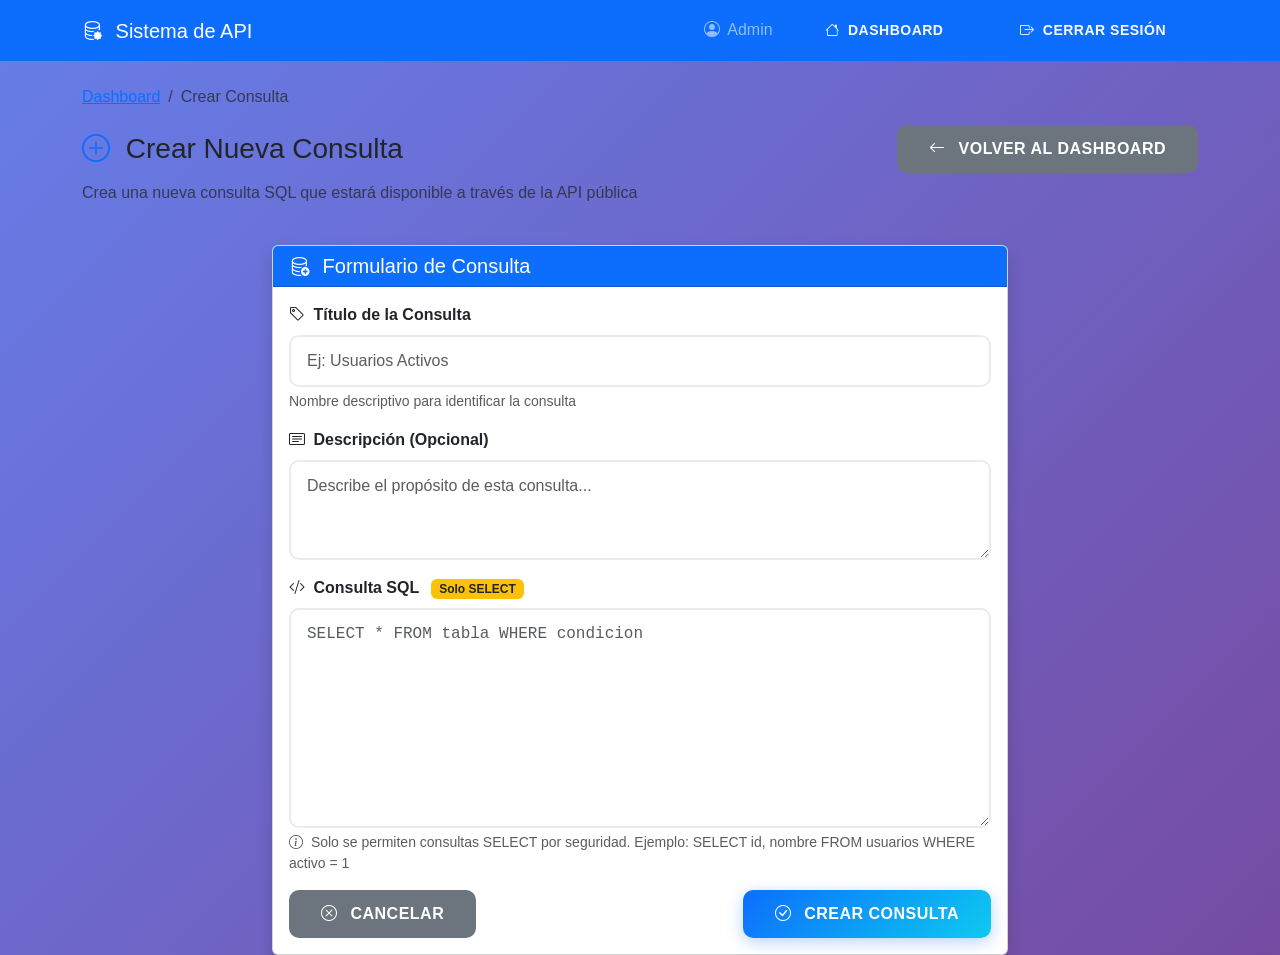
==== public/create.html @ a8643132 "creación de fronten y estilos" ====
<!DOCTYPE html>
<html lang="es">
  <head>
    <meta charset="UTF-8" />
    <meta name="viewport" content="width=device-width, initial-scale=1.0" />
    <title>Crear Consulta - Sistema de API</title>

    <!-- Bootstrap 5 CSS -->
    <link
      href="https://cdn.jsdelivr.net/npm/bootstrap@5.3.0/dist/css/bootstrap.min.css"
      rel="stylesheet"
    />

    <!-- Bootstrap Icons -->
    <link
      href="https://cdn.jsdelivr.net/npm/bootstrap-icons@1.10.0/font/bootstrap-icons.css"
      rel="stylesheet"
    />

    <!-- Custom CSS -->
    <link href="assets/css/style.css" rel="stylesheet" />
  </head>
  <body class="bg-light">
    <!-- Header -->
    <nav class="navbar navbar-expand-lg navbar-dark bg-primary">
      <div class="container">
        <a class="navbar-brand" href="index.html">
          <i class="bi bi-database-gear me-2"></i>
          Sistema de API
        </a>
        <div class="navbar-nav ms-auto">
          <div class="nav-item">
            <span class="navbar-text me-3">
              <i class="bi bi-person-circle me-1"></i>
              <span id="currentUser">Admin</span>
            </span>
            <a href="index.html" class="btn btn-outline-light btn-sm me-2">
              <i class="bi bi-house me-1"></i>
              Dashboard
            </a>
            <button class="btn btn-outline-light btn-sm" onclick="logout()">
              <i class="bi bi-box-arrow-right me-1"></i>
              Cerrar Sesión
            </button>
          </div>
        </div>
      </div>
    </nav>

    <!-- Main Content -->
    <div class="container mt-4">
      <!-- Breadcrumb -->
      <nav aria-label="breadcrumb">
        <ol class="breadcrumb">
          <li class="breadcrumb-item"><a href="index.html">Dashboard</a></li>
          <li class="breadcrumb-item active" aria-current="page">
            Crear Consulta
          </li>
        </ol>
      </nav>

      <!-- Page Header -->
      <div class="row mb-4">
        <div class="col-12">
          <div class="d-flex justify-content-between align-items-center">
            <h1 class="h3 mb-0">
              <i class="bi bi-plus-circle text-primary me-2"></i>
              Crear Nueva Consulta
            </h1>
            <a href="index.html" class="btn btn-secondary">
              <i class="bi bi-arrow-left me-2"></i>
              Volver al Dashboard
            </a>
          </div>
          <p class="text-muted mt-2">
            Crea una nueva consulta SQL que estará disponible a través de la API
            pública
          </p>
        </div>
      </div>

      <!-- Create Query Form -->
      <div class="row justify-content-center">
        <div class="col-lg-8">
          <div class="card shadow">
            <div class="card-header bg-primary text-white">
              <h5 class="mb-0">
                <i class="bi bi-database-add me-2"></i>
                Formulario de Consulta
              </h5>
            </div>
            <div class="card-body">
              <form id="createQueryForm">
                <div class="mb-3">
                  <label for="title" class="form-label">
                    <i class="bi bi-tag me-1"></i>
                    Título de la Consulta
                  </label>
                  <input
                    type="text"
                    class="form-control"
                    id="title"
                    name="title"
                    placeholder="Ej: Usuarios Activos"
                    required
                  />
                  <div class="form-text">
                    Nombre descriptivo para identificar la consulta
                  </div>
                </div>

                <div class="mb-3">
                  <label for="description" class="form-label">
                    <i class="bi bi-card-text me-1"></i>
                    Descripción (Opcional)
                  </label>
                  <textarea
                    class="form-control"
                    id="description"
                    name="description"
                    rows="3"
                    placeholder="Describe el propósito de esta consulta..."
                  ></textarea>
                </div>

                <div class="mb-3">
                  <label for="sql_query" class="form-label">
                    <i class="bi bi-code-slash me-1"></i>
                    Consulta SQL
                    <span class="badge bg-warning text-dark ms-2"
                      >Solo SELECT</span
                    >
                  </label>
                  <textarea
                    class="form-control font-monospace"
                    id="sql_query"
                    name="sql_query"
                    rows="8"
                    placeholder="SELECT * FROM tabla WHERE condicion"
                    required
                  ></textarea>
                  <div class="form-text">
                    <i class="bi bi-info-circle me-1"></i>
                    Solo se permiten consultas SELECT por seguridad. Ejemplo:
                    SELECT id, nombre FROM usuarios WHERE activo = 1
                  </div>
                </div>

                <div class="d-flex justify-content-between">
                  <a href="index.html" class="btn btn-secondary">
                    <i class="bi bi-x-circle me-2"></i>
                    Cancelar
                  </a>
                  <button type="submit" class="btn btn-primary">
                    <i class="bi bi-check-circle me-2"></i>
                    Crear Consulta
                  </button>
                </div>
              </form>
            </div>
          </div>
        </div>
      </div>
    </div>

    <!-- Bootstrap 5 JS -->
    <script src="https://cdn.jsdelivr.net/npm/bootstrap@5.3.0/dist/js/bootstrap.bundle.min.js"></script>

    <!-- Custom JS -->
    <script src="assets/js/app.js"></script>

    <!-- Page Specific JS -->
    <script>
      // Validar que sea consulta SELECT
      document
        .getElementById("sql_query")
        .addEventListener("input", function () {
          const query = this.value.trim().toUpperCase();
          if (query && !query.startsWith("SELECT")) {
            this.classList.add("is-invalid");
            this.nextElementSibling.innerHTML =
              '<i class="bi bi-exclamation-triangle text-danger me-1"></i> Solo se permiten consultas SELECT por seguridad';
          } else {
            this.classList.remove("is-invalid");
            this.nextElementSibling.innerHTML =
              '<i class="bi bi-info-circle me-1"></i> Solo se permiten consultas SELECT por seguridad. Ejemplo: SELECT id, nombre FROM usuarios WHERE activo = 1';
          }
        });
    </script>
  </body>
</html>
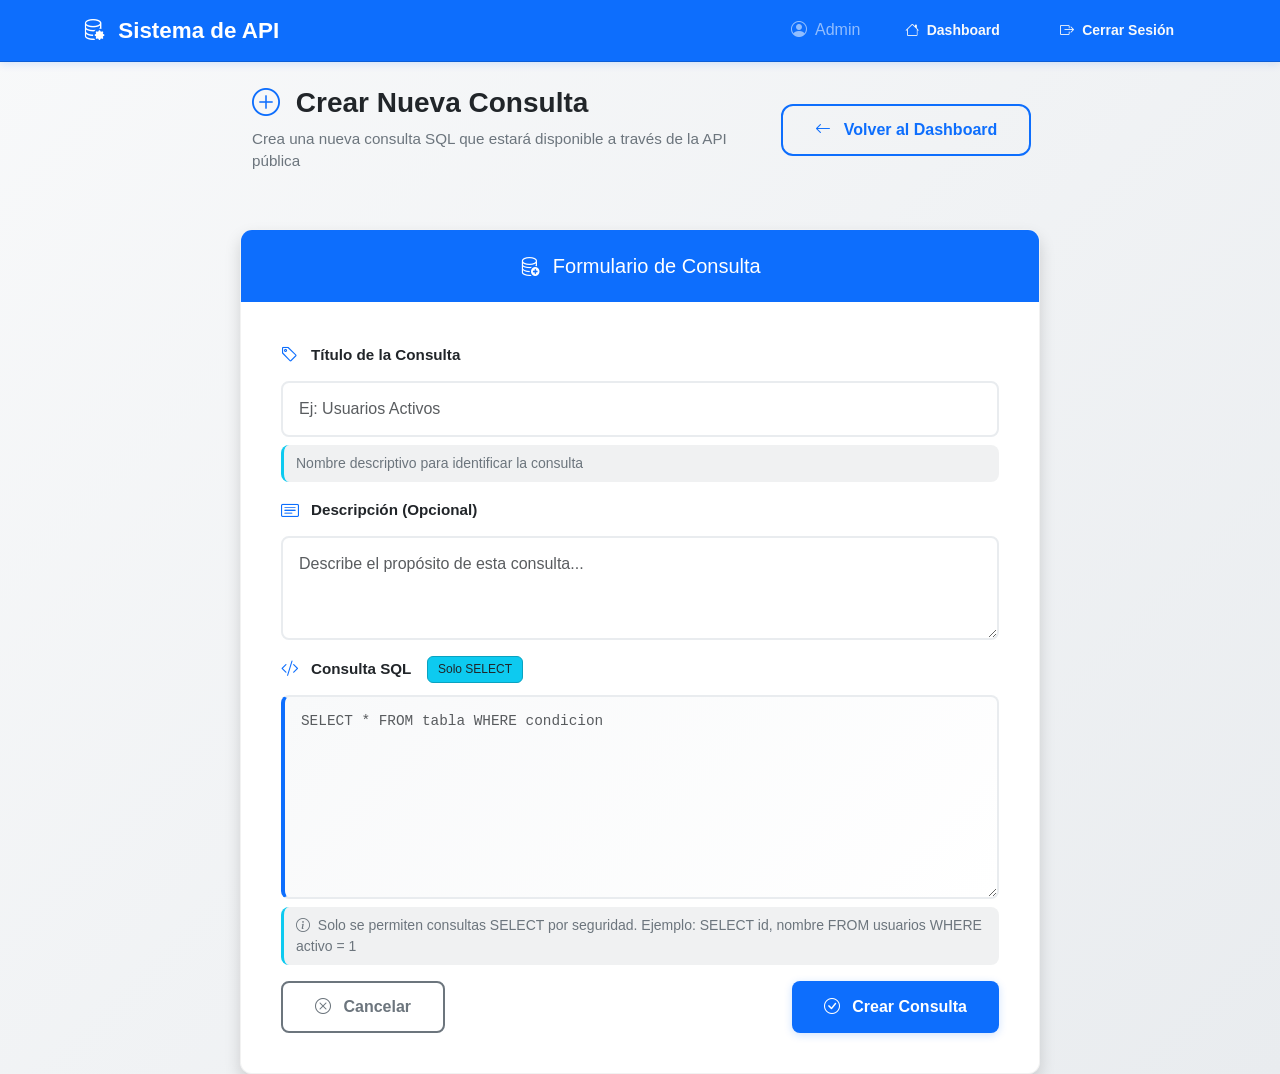
==== commit 25b0543c: "style: actualización general de estilos CSS" ====
--- a/public/create.html
+++ b/public/create.html
@@ -47,42 +47,38 @@
       </div>
     </nav>
 
-    <!-- Main Content -->
-    <div class="container mt-4">
-      <!-- Breadcrumb -->
-      <nav aria-label="breadcrumb">
-        <ol class="breadcrumb">
-          <li class="breadcrumb-item"><a href="index.html">Dashboard</a></li>
-          <li class="breadcrumb-item active" aria-current="page">
-            Crear Consulta
-          </li>
-        </ol>
-      </nav>
-
-      <!-- Page Header -->
-      <div class="row mb-4">
-        <div class="col-12">
-          <div class="d-flex justify-content-between align-items-center">
-            <h1 class="h3 mb-0">
-              <i class="bi bi-plus-circle text-primary me-2"></i>
-              Crear Nueva Consulta
-            </h1>
-            <a href="index.html" class="btn btn-secondary">
-              <i class="bi bi-arrow-left me-2"></i>
-              Volver al Dashboard
-            </a>
+                   <!-- Page Header -->
+      <div class="row justify-content-center mt-4">
+        <div class="col-lg-8">
+          <div class="row align-items-center mb-4">
+            <!-- Columna izquierda: título y descripción -->
+            <div class="col-md-8">
+              <h1 class="h3 mb-2">
+                <i class="bi bi-plus-circle text-primary me-2"></i>
+                Crear Nueva Consulta
+              </h1>
+              <p class="text-muted mb-0">
+                Crea una nueva consulta SQL que estará disponible a través de la API pública
+              </p>
+            </div>
+            
+            <!-- Columna derecha: botón -->
+            <div class="col-md-4 text-end">
+              <a href="index.html" class="btn btn-outline-primary">
+                <i class="bi bi-arrow-left me-2"></i>
+                Volver al Dashboard
+              </a>
+            </div>
           </div>
-          <p class="text-muted mt-2">
-            Crea una nueva consulta SQL que estará disponible a través de la API
-            pública
-          </p>
         </div>
       </div>
+
+    
 
       <!-- Create Query Form -->
       <div class="row justify-content-center">
         <div class="col-lg-8">
-          <div class="card shadow">
+          <div class="card shadow form-container">
             <div class="card-header bg-primary text-white">
               <h5 class="mb-0">
                 <i class="bi bi-database-add me-2"></i>
@@ -127,7 +123,7 @@
                   <label for="sql_query" class="form-label">
                     <i class="bi bi-code-slash me-1"></i>
                     Consulta SQL
-                    <span class="badge bg-warning text-dark ms-2"
+                    <span class="badge bg-info text-dark ms-2"
                       >Solo SELECT</span
                     >
                   </label>
@@ -147,7 +143,7 @@
                 </div>
 
                 <div class="d-flex justify-content-between">
-                  <a href="index.html" class="btn btn-secondary">
+                  <a href="index.html" class="btn btn-outline-secondary">
                     <i class="bi bi-x-circle me-2"></i>
                     Cancelar
                   </a>
--- a/public/assets/css/style.css
+++ b/public/assets/css/style.css
@@ -0,0 +1,722 @@
+/* ========================================
+   SISTEMA DE API - ESTILOS OPTIMIZADOS
+   ======================================== */
+
+/* Variables CSS */
+:root {
+  --primary: #0d6efd;
+  --primary-hover: #0b5ed7;
+  --secondary: #6c757d;
+  --success: #198754;
+  --warning: #ffc107;
+  --danger: #dc3545;
+  --info: #0dcaf0;
+  --light: #f8f9fa;
+  --dark: #212529;
+  --border-radius: 12px;
+  --transition: all 0.3s ease;
+}
+
+/* Estilos base */
+body {
+  background: linear-gradient(135deg, #f8f9fa 0%, #e9ecef 100%);
+  min-height: 100vh;
+  font-family: "Segoe UI", Tahoma, Geneva, Verdana, sans-serif;
+}
+
+/* Navbar */
+.navbar {
+  background: var(--primary) !important;
+  box-shadow: 0 2px 8px rgba(13, 110, 253, 0.15);
+  border-bottom: 1px solid var(--primary-hover);
+}
+
+.navbar-brand {
+  font-weight: 700;
+  font-size: 1.4rem;
+}
+
+/* Contenedores */
+.container {
+  position: relative;
+  z-index: 1;
+}
+
+/* Tarjetas */
+.card {
+  border: 1px solid rgba(0, 0, 0, 0.05);
+  border-radius: var(--border-radius);
+  box-shadow: 0 4px 20px rgba(0, 0, 0, 0.08);
+  background: rgba(255, 255, 255, 0.98);
+  transition: var(--transition);
+  overflow: hidden;
+}
+
+.card:hover {
+  transform: translateY(-3px);
+  box-shadow: 0 8px 30px rgba(0, 0, 0, 0.12);
+  border-color: rgba(13, 110, 253, 0.2);
+}
+
+.card-header {
+  border: none;
+  padding: 1.5rem;
+  font-weight: 600;
+}
+
+.card-body {
+  padding: 2rem;
+}
+
+/* Formularios */
+.form-label {
+  font-weight: 600;
+  color: var(--dark);
+  margin-bottom: 0.75rem;
+  font-size: 0.95rem;
+  display: flex;
+  align-items: center;
+  gap: 0.5rem;
+}
+
+.form-label i {
+  color: var(--primary);
+  font-size: 1.1rem;
+}
+
+.form-control {
+  border: 2px solid #e9ecef;
+  border-radius: var(--border-radius);
+  padding: 0.875rem 1rem;
+  font-size: 1rem;
+  transition: var(--transition);
+  background: rgba(255, 255, 255, 0.9);
+}
+
+.form-control:focus {
+  border-color: var(--primary);
+  box-shadow: 0 0 0 0.25rem rgba(13, 110, 253, 0.15);
+  background: #ffffff;
+  transform: translateY(-2px);
+}
+
+.form-control:hover {
+  border-color: var(--primary-hover);
+  transform: translateY(-1px);
+}
+
+/* Formularios específicos */
+.form-container {
+  max-width: 800px;
+  margin: 0 auto;
+}
+
+.form-container .card-header {
+  background: var(--primary) !important;
+  color: white;
+  text-align: center;
+}
+
+.form-container .card-body {
+  padding: 2.5rem;
+}
+
+.form-container .form-control {
+  text-align: left;
+  border-radius: 8px;
+}
+
+.form-container .btn {
+  padding: 0.75rem 2rem;
+  font-weight: 600;
+  border-radius: 8px;
+}
+
+.form-container .btn:hover {
+  transform: translateY(-2px);
+  box-shadow: 0 4px 15px rgba(0, 0, 0, 0.15);
+}
+
+/* Textareas SQL */
+#sql_query,
+#edit_sql_query {
+  background: linear-gradient(135deg, #f8f9fa 0%, #ffffff 100%);
+  border-left: 4px solid var(--primary);
+  min-height: 120px;
+  resize: vertical;
+  font-family: "Courier New", monospace;
+  font-size: 0.9rem;
+  line-height: 1.5;
+}
+
+#sql_query:focus,
+#edit_sql_query:focus {
+  border-left-color: var(--success);
+  background: linear-gradient(135deg, #ffffff 0%, #f8f9fa 100%);
+}
+
+/* Botones base */
+.btn {
+  border-radius: var(--border-radius);
+  padding: 0.75rem 1.5rem;
+  font-weight: 600;
+  transition: var(--transition);
+  border: none;
+}
+
+.btn:hover {
+  transform: translateY(-2px);
+  box-shadow: 0 4px 15px rgba(0, 0, 0, 0.15);
+}
+
+/* Botones específicos */
+.btn-primary {
+  background: var(--primary);
+  box-shadow: 0 2px 8px rgba(13, 110, 253, 0.2);
+}
+
+.btn-primary:hover {
+  background: var(--primary-hover);
+  box-shadow: 0 4px 12px rgba(13, 110, 253, 0.3);
+}
+
+.btn-success {
+  background: var(--success);
+  box-shadow: 0 2px 8px rgba(25, 135, 84, 0.2);
+}
+
+.btn-success:hover {
+  background: #157347;
+  box-shadow: 0 4px 12px rgba(25, 135, 84, 0.3);
+}
+
+.btn-outline-primary {
+  color: var(--primary);
+  border: 2px solid var(--primary);
+  background: transparent;
+}
+
+.btn-outline-primary:hover {
+  color: white;
+  background: var(--primary);
+  border-color: var(--primary);
+}
+
+.btn-outline-danger {
+  color: var(--danger);
+  border: 2px solid var(--danger);
+  background: transparent;
+}
+
+.btn-outline-danger:hover {
+  color: white;
+  background: var(--danger);
+  border-color: var(--danger);
+}
+
+.btn-outline-secondary {
+  color: var(--secondary);
+  border: 2px solid var(--secondary);
+  background: transparent;
+}
+
+.btn-outline-secondary:hover {
+  color: white;
+  background: var(--secondary);
+  border-color: var(--secondary);
+}
+
+/* Botones del dashboard */
+#dashboardSection .btn-primary {
+  background: var(--primary);
+  border-color: var(--primary);
+  box-shadow: 0 2px 8px rgba(13, 110, 253, 0.2);
+  font-weight: 600;
+}
+
+#dashboardSection .btn-primary:hover {
+  background: var(--primary-hover);
+  border-color: var(--primary-hover);
+  box-shadow: 0 4px 15px rgba(13, 110, 253, 0.3);
+}
+
+#dashboardSection .btn-outline-primary {
+  color: var(--primary);
+  border-color: var(--primary);
+  background: transparent;
+  font-weight: 600;
+}
+
+#dashboardSection .btn-outline-primary:hover {
+  color: white;
+  background: var(--primary);
+  border-color: var(--primary);
+  box-shadow: 0 4px 15px rgba(13, 110, 253, 0.25);
+}
+
+#dashboardSection .btn-outline-danger {
+  color: var(--danger);
+  border-color: var(--danger);
+  background: transparent;
+  font-weight: 500;
+}
+
+#dashboardSection .btn-outline-danger:hover {
+  color: white;
+  background: var(--danger);
+  border-color: var(--danger);
+  box-shadow: 0 4px 15px rgba(220, 53, 69, 0.25);
+}
+
+/* Botones de acción de la tabla */
+#dashboardSection .btn-group .btn {
+  margin: 0 2px;
+  border-radius: 6px;
+  font-size: 0.875rem;
+  padding: 0.375rem 0.75rem;
+  min-width: 40px;
+  height: 32px;
+  display: flex;
+  align-items: center;
+  justify-content: center;
+  background: transparent;
+  border-width: 2px;
+  transition: var(--transition);
+}
+
+#dashboardSection .btn-group .btn i {
+  font-size: 1.25rem;
+  line-height: 1;
+  transition: var(--transition);
+}
+
+#dashboardSection .btn-group .btn-outline-primary i {
+  color: var(--primary);
+}
+
+#dashboardSection .btn-group .btn-outline-danger i {
+  color: var(--danger);
+}
+
+#dashboardSection .btn-group .btn:hover {
+  transform: scale(1.15);
+  box-shadow: 0 4px 15px rgba(0, 0, 0, 0.2);
+  z-index: 10;
+}
+
+#dashboardSection .btn-group .btn:hover i {
+  transform: scale(1.1);
+}
+
+/* Tabla */
+.table {
+  background: #ffffff;
+  border-radius: var(--border-radius);
+  overflow: hidden;
+  box-shadow: 0 2px 10px rgba(0, 0, 0, 0.08);
+  border: 1px solid #e9ecef;
+}
+
+.table thead th {
+  background: var(--primary);
+  color: white;
+  border: none;
+  padding: 1rem;
+  font-weight: 600;
+  text-align: center;
+  font-size: 0.9rem;
+  border-bottom: 2px solid var(--primary-hover);
+}
+
+.table tbody tr {
+  transition: var(--transition);
+  border-bottom: 1px solid #f8f9fa;
+}
+
+.table tbody tr:hover {
+  background-color: #f8f9fa;
+}
+
+.table tbody td {
+  text-align: center;
+  padding: 1rem;
+  vertical-align: middle;
+  border: none;
+}
+
+.table tbody tr:nth-child(even) {
+  background-color: #f8f9fa;
+}
+
+.table tbody tr:nth-child(even):hover {
+  background-color: #e9ecef;
+}
+
+/* Alertas */
+.alert {
+  border: none;
+  border-radius: var(--border-radius);
+  padding: 1rem 1.5rem;
+  font-weight: 500;
+  border-left: 4px solid;
+}
+
+.alert-primary {
+  background: #e7f3ff;
+  color: #0c4a6e;
+  border-left-color: var(--primary);
+  border: 1px solid #b3d9ff;
+}
+
+#dashboardSection .alert-primary {
+  background: linear-gradient(135deg, #e7f3ff 0%, #f0f8ff 100%);
+  box-shadow: 0 2px 8px rgba(13, 110, 253, 0.1);
+  transition: var(--transition);
+}
+
+#dashboardSection .alert-primary:hover {
+  box-shadow: 0 4px 15px rgba(13, 110, 253, 0.15);
+  transform: translateY(-1px);
+}
+
+#dashboardSection .alert-primary .alert-heading {
+  color: var(--primary);
+  font-weight: 700;
+  font-size: 1.25rem;
+}
+
+#dashboardSection .alert-primary .bi-check-circle {
+  color: var(--primary);
+  font-size: 1.3rem;
+}
+
+.alert-success {
+  background: #d1e7dd;
+  color: #0f5132;
+  border-left-color: var(--success);
+}
+
+.alert-danger {
+  background: #f8d7da;
+  color: #721c24;
+  border-left-color: var(--danger);
+}
+
+.alert-warning {
+  background: #fff3cd;
+  color: #856404;
+  border-left-color: var(--warning);
+}
+
+.alert-info {
+  background: #d1ecf1;
+  color: #0c5460;
+  border-left-color: var(--info);
+}
+
+/* Badges */
+.badge {
+  border-radius: 6px;
+  padding: 0.4rem 0.6rem;
+  font-weight: 500;
+  font-size: 0.75rem;
+  border: 1px solid transparent;
+}
+
+.badge.bg-info {
+  background-color: var(--info) !important;
+  color: #212529 !important;
+  border-color: #0aa2c0;
+}
+
+.badge.bg-warning {
+  background-color: var(--warning) !important;
+  color: #212529 !important;
+  border-color: #e0a800;
+}
+
+.badge.bg-success {
+  background-color: var(--success) !important;
+  color: white !important;
+  border-color: #157347;
+}
+
+.badge.bg-danger {
+  background-color: var(--danger) !important;
+  color: white !important;
+  border-color: #bb2d3b;
+}
+
+/* Breadcrumbs */
+.breadcrumb {
+  background: #ffffff;
+  border-radius: 8px;
+  padding: 0.75rem 1rem;
+  box-shadow: 0 2px 8px rgba(0, 0, 0, 0.05);
+  border: 1px solid #e9ecef;
+  margin-bottom: 0;
+}
+
+.breadcrumb-item a {
+  color: var(--primary);
+  text-decoration: none;
+  transition: color 0.3s ease;
+}
+
+.breadcrumb-item a:hover {
+  color: var(--primary-hover);
+  text-decoration: none;
+}
+
+.breadcrumb-item.active {
+  color: var(--secondary);
+}
+
+/* Headers de formularios */
+.row.justify-content-center.mt-4 {
+  margin-bottom: 2rem;
+}
+
+.row.justify-content-center.mt-4 .col-lg-8 {
+  max-width: 800px;
+  margin: 0 auto;
+}
+
+.row.justify-content-center.mt-4 .row.align-items-center {
+  margin: 0;
+}
+
+.row.justify-content-center.mt-4 .col-md-8 {
+  padding-left: 0;
+}
+
+.row.justify-content-center.mt-4 .col-md-4 {
+  padding-right: 0;
+}
+
+.row.justify-content-center.mt-4 .btn {
+  padding: 0.75rem 2rem;
+  font-weight: 600;
+  white-space: nowrap;
+}
+
+/* Títulos y texto */
+.h3 {
+  color: var(--dark);
+  font-weight: 700;
+  margin-bottom: 0.5rem;
+}
+
+.text-muted {
+  color: var(--secondary) !important;
+  font-size: 0.95rem;
+  line-height: 1.5;
+}
+
+.text-center .h3 {
+  margin-bottom: 1rem;
+}
+
+.text-center .text-muted {
+  margin-bottom: 1.5rem;
+}
+
+.text-center .btn {
+  margin-top: 0.5rem;
+}
+
+/* Formulario de login */
+.login-card {
+  max-width: 600px;
+  margin: 0 auto;
+}
+
+#loginSection .btn,
+.login-card .btn {
+  background: var(--primary);
+  border-color: var(--primary);
+  box-shadow: 0 2px 8px rgba(13, 110, 253, 0.2);
+}
+
+#loginSection .btn:hover,
+.login-card .btn:hover {
+  background: var(--primary-hover);
+  border-color: var(--primary-hover);
+  box-shadow: 0 4px 12px rgba(13, 110, 253, 0.3);
+  transform: translateY(-2px);
+}
+
+.login-card .card-header {
+  background: var(--primary) !important;
+  padding: 2rem 1.5rem;
+}
+
+.login-icon {
+  font-size: 3rem;
+  opacity: 0.9;
+}
+
+.login-btn {
+  padding: 1rem 2rem;
+  font-size: 1.1rem;
+  font-weight: 700;
+  text-transform: uppercase;
+  letter-spacing: 1px;
+}
+
+/* Input groups */
+.input-group-lg .form-control,
+.input-group-lg .input-group-text {
+  padding: 1rem 1.25rem;
+  font-size: 1.1rem;
+}
+
+.input-group .form-control.border-start-0 {
+  border-left: none;
+}
+
+.input-group .input-group-text.border-end-0 {
+  border-right: none;
+}
+
+.input-group:focus-within .input-group-text {
+  border-color: var(--primary);
+  background-color: rgba(13, 110, 253, 0.1);
+}
+
+/* Validación */
+.form-control.is-invalid {
+  border-color: var(--danger);
+  box-shadow: 0 0 0 0.25rem rgba(220, 53, 69, 0.15);
+}
+
+.form-control.is-valid {
+  border-color: var(--success);
+  box-shadow: 0 0 0 0.25rem rgba(25, 135, 84, 0.15);
+}
+
+/* Mensajes de ayuda */
+.form-text {
+  color: var(--secondary);
+  font-size: 0.875rem;
+  margin-top: 0.5rem;
+  padding: 0.5rem 0.75rem;
+  background: rgba(108, 117, 125, 0.1);
+  border-radius: 8px;
+  border-left: 3px solid var(--info);
+}
+
+/* Spinner y toasts */
+.spinner-border {
+  width: 2rem;
+  height: 2rem;
+  color: var(--primary);
+}
+
+.toast {
+  border: none;
+  border-radius: var(--border-radius);
+  box-shadow: 0 8px 25px rgba(0, 0, 0, 0.1);
+}
+
+/* Scrollbar personalizada */
+::-webkit-scrollbar {
+  width: 10px;
+}
+
+::-webkit-scrollbar-track {
+  background: rgba(248, 249, 250, 0.8);
+  border-radius: 10px;
+}
+
+::-webkit-scrollbar-thumb {
+  background: linear-gradient(135deg, var(--primary), var(--info));
+  border-radius: 10px;
+}
+
+::-webkit-scrollbar-thumb:hover {
+  background: linear-gradient(135deg, var(--primary-hover), var(--primary));
+}
+
+/* Animaciones */
+@keyframes fadeInUp {
+  from {
+    opacity: 0;
+    transform: translateY(30px);
+  }
+  to {
+    opacity: 1;
+    transform: translateY(0);
+  }
+}
+
+.card {
+  animation: fadeInUp 0.6s ease-out;
+}
+
+/* Iconos */
+.bi {
+  transition: var(--transition);
+}
+
+.btn:hover .bi {
+  transform: scale(1.1);
+}
+
+/* Estados */
+.loading {
+  opacity: 0.6;
+  pointer-events: none;
+}
+
+/* Tooltips */
+.tooltip {
+  font-size: 0.875rem;
+}
+
+.tooltip-inner {
+  background: var(--dark);
+  border-radius: 8px;
+  padding: 0.5rem 1rem;
+  backdrop-filter: blur(10px);
+}
+
+/* Responsive */
+@media (max-width: 768px) {
+  .card-body {
+    padding: 1.5rem;
+  }
+
+  .btn {
+    width: 100%;
+    margin-bottom: 0.75rem;
+  }
+
+  .d-flex.justify-content-between {
+    flex-direction: column;
+    gap: 1rem;
+  }
+
+  .btn-group {
+    width: 100%;
+  }
+
+  .btn-group .btn {
+    flex: 1;
+  }
+
+  .row.justify-content-center.mt-4 .row.align-items-center {
+    flex-direction: column;
+    text-align: center;
+  }
+
+  .row.justify-content-center.mt-4 .col-md-8,
+  .row.justify-content-center.mt-4 .col-md-4 {
+    padding: 0;
+    margin-bottom: 1rem;
+  }
+
+  .row.justify-content-center.mt-4 .col-md-4 {
+    text-align: center !important;
+  }
+}
